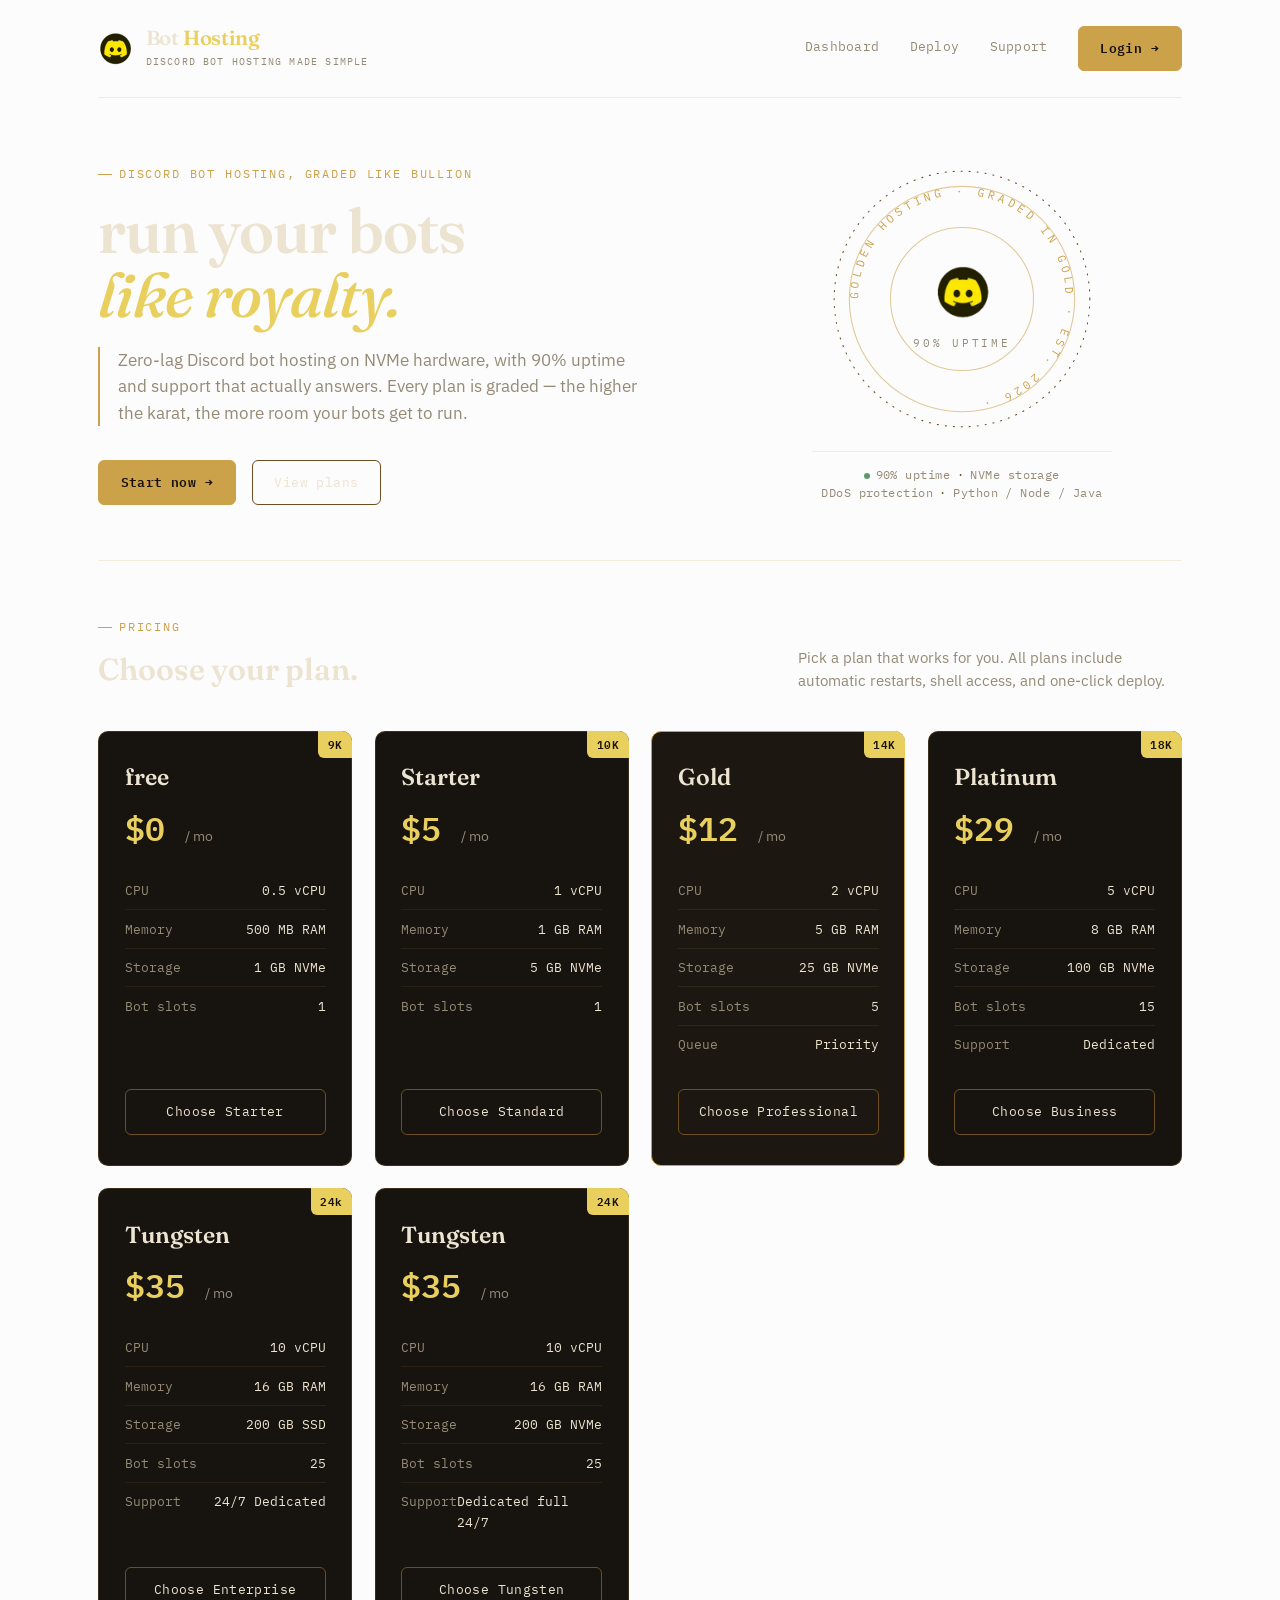
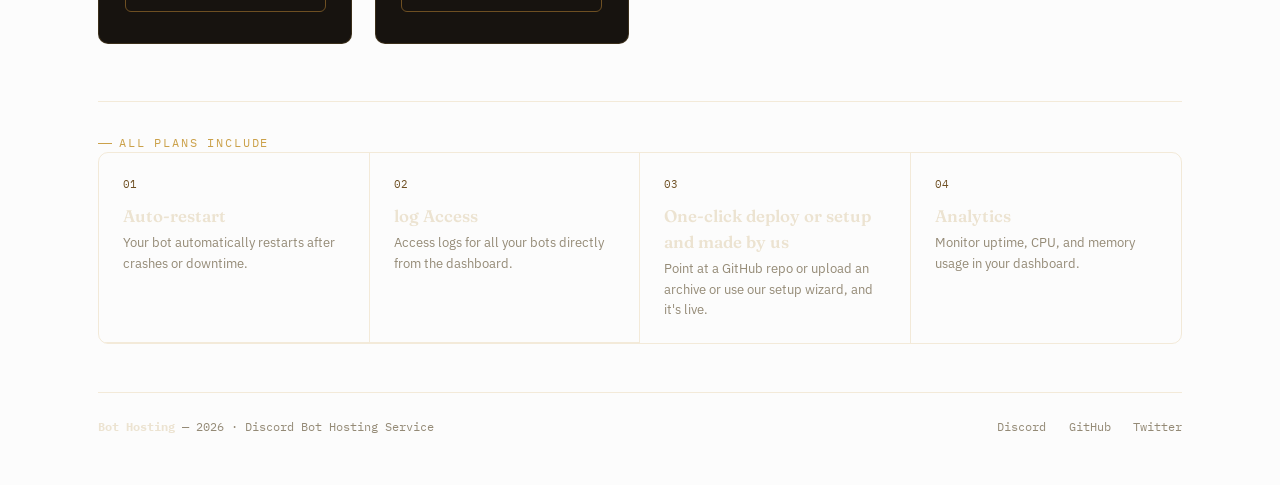
==== index.html @ 1fe14849 "Rename Index.html to index.html" ====
<!DOCTYPE html>
<html lang="en">
<head>
<meta charset="UTF-8" />
<meta name="viewport" content="width=device-width, initial-scale=1.0" />
<title>Discord Bot Hosting - Simple and Affordable</title>
<meta name="description" content="Simple Discord bot hosting with uptime guarantee, NVMe storage, and DDoS protection." />
<link rel="preconnect" href="https://fonts.googleapis.com" />
<link rel="preconnect" href="https://fonts.gstatic.com" crossorigin />
<link href="https://fonts.googleapis.com/css2?family=Fraunces:ital,opsz,wght@0,9..144,300..700;1,9..144,400..600&family=IBM+Plex+Sans:wght@400;500;600&family=IBM+Plex+Mono:wght@400;500;600&display=swap" rel="stylesheet" />
<link rel="stylesheet" href="assets/style.css" />
</head>
<body>
<div class="shell">

  <header class="topbar">
    <a href="index.html" class="brand-lockup">
      <img src="assets/logo2.png" alt="" class="brand-mark" />
      <div>
        <span class="wordmark">Bot <em>Hosting</em></span>
        <span class="tag">Discord bot hosting made simple</span>
      </div>
    </a>
    <nav class="nav-actions">
      <a href="dashboard.html" class="navlink">Dashboard</a>
      <a href="deploy.html" class="navlink">Deploy</a>
      <a href="support.html" class="navlink">Support</a>
      <a href="login.html" class="btn btn-primary">Login <span class="arrow">→</span></a>
    </nav>
  </header>

  <section class="hero">
    <div>
      <span class="eyebrow">Discord bot hosting, graded like bullion</span>
      <h2>run your bots<br /><em>like royalty.</em></h2>
      <p class="lede">Zero-lag Discord bot hosting on NVMe hardware, with 90% uptime and support that actually answers. Every plan is graded — the higher the karat, the more room your bots get to run.</p>
      <div class="hero-actions">
        <a href="checkout.html" class="btn btn-primary">Start now <span class="arrow">→</span></a>
        <a href="#plans" class="btn btn-line">View plans</a>
      </div>
    </div>
    <div class="seal-wrap">
      <svg viewBox="0 0 240 240" role="img" aria-label="Golden Hosting hallmark">
        <defs>
          <path id="sealRing" d="M 120,120 m -96,0 a 96,96 0 1,1 192,0 a 96,96 0 1,1 -192,0" />
        </defs>
        <circle cx="120" cy="120" r="118" fill="none" stroke="#6e4f22" stroke-width="1" stroke-dasharray="1 6.4" stroke-linecap="round" />
        <circle cx="120" cy="120" r="104" fill="none" stroke="#cba14a" stroke-width="1" opacity="0.55" />
        <circle cx="120" cy="120" r="66" fill="none" stroke="#cba14a" stroke-width="1" opacity="0.55" />
        <text font-family="'IBM Plex Mono', monospace" font-size="10.4" letter-spacing="3.2" fill="#cba14a">
          <textPath href="#sealRing" startOffset="0%">GOLDEN HOSTING · GRADED IN GOLD · EST. 2026 · </textPath>
        </text>
        <image href="assets/logo2.png" x="80" y="88" width="80" height="52" />
        <text x="120" y="164" text-anchor="middle" font-family="'IBM Plex Mono', monospace" font-size="10" letter-spacing="2.5" fill="#948a76">90% UPTIME</text>
      </svg>
      <div class="ticker">
        <span class="dot"></span>90% uptime<span class="sep">·</span>NVMe storage<br />
        DDoS protection<span class="sep">·</span>Python / Node / Java
      </div>
    </div>
  </section>

  <div id="plans" class="plans-head">
    <div>
      <span class="eyebrow">Pricing</span>
      <h3>Choose your plan.</h3>
    </div>
    <p>Pick a plan that works for you. All plans include automatic restarts, shell access, and one-click deploy.</p>
  </div>

  <div class="plans-grid">
    <div class="ingot">
      <span class="karat">9K</span>
      <div class="plan-name">free</div>
      <div class="plan-price">$0 <small>/ mo</small></div>
      <ul class="plan-features">
        <li><span class="k">CPU</span> 0.5 vCPU</li>
        <li><span class="k">Memory</span> 500 MB RAM</li>
        <li><span class="k">Storage</span> 1 GB NVMe</li>
        <li><span class="k">Bot slots</span> 1</li>
      </ul>
      <a href="checkout.html" class="btn btn-line btn-block">Choose Starter</a>
    </div>

    <div class="ingot">
      <span class="karat">10K</span>
      <div class="plan-name">Starter</div>
      <div class="plan-price">$5 <small>/ mo</small></div>
      <ul class="plan-features">
        <li><span class="k">CPU</span> 1 vCPU</li>
        <li><span class="k">Memory</span> 1 GB RAM</li>
        <li><span class="k">Storage</span> 5 GB NVMe</li>
        <li><span class="k">Bot slots</span> 1</li>
      </ul>
      <a href="checkout.html" class="btn btn-line btn-block">Choose Standard</a>
    </div>

    <div class="ingot featured">
      <span class="karat">14K</span>
      <div class="plan-name">Gold</div>
      <div class="plan-price">$12 <small>/ mo</small></div>
      <ul class="plan-features">
        <li><span class="k">CPU</span> 2 vCPU</li>
        <li><span class="k">Memory</span> 5 GB RAM</li>
        <li><span class="k">Storage</span> 25 GB NVMe</li>
        <li><span class="k">Bot slots</span> 5</li>
        <li><span class="k">Queue</span> Priority</li>
      </ul>
      <a href="checkout.html" class="btn btn-line btn-block">Choose Professional</a>
    </div>

    <div class="ingot">
      <span class="karat">18K</span>
      <div class="plan-name">Platinum</div>
      <div class="plan-price">$29 <small>/ mo</small></div>
      <ul class="plan-features">
        <li><span class="k">CPU</span> 5 vCPU</li>
        <li><span class="k">Memory</span> 8 GB RAM</li>
        <li><span class="k">Storage</span> 100 GB NVMe</li>
        <li><span class="k">Bot slots</span> 15</li>
        <li><span class="k">Support</span> Dedicated</li>
      </ul>
      <a href="checkout.html" class="btn btn-line btn-block">Choose Business</a>
    </div>

    <div class="ingot">
      <span class="karat">24k
      </span>
      <div class="plan-name">Tungsten</div>
      <div class="plan-price">$35 <small>/ mo</small></div>
      <ul class="plan-features">
        <li><span class="k">CPU</span> 10 vCPU</li>
        <li><span class="k">Memory</span> 16 GB RAM</li>
        <li><span class="k">Storage</span> 200 GB SSD</li>
        <li><span class="k">Bot slots</span> 25</li>
        <li><span class="k">Support</span> 24/7 Dedicated</li>
      </ul>
      <a href="checkout.html" class="btn btn-line btn-block">Choose Enterprise</a>
    </div>

    <div class="ingot">
      <span class="karat">24K</span>
      <div class="plan-name">Tungsten</div>
      <div class="plan-price">$35 <small>/ mo</small></div>
      <ul class="plan-features">
        <li><span class="k">CPU</span> 10 vCPU</li>
        <li><span class="k">Memory</span> 16 GB RAM</li>
        <li><span class="k">Storage</span> 200 GB NVMe</li>
        <li><span class="k">Bot slots</span> 25</li>
        <li><span class="k">Support</span> Dedicated full 24/7</li>
      </ul>
      <a href="checkout.html" class="btn btn-line btn-block">Choose Tungsten</a>
    </div>
  </div>

  <div class="ledger">
    <span class="eyebrow">All plans include</span>
    <div class="ledger-grid">
      <div class="ledger-row">
        <span class="num">01</span>
        <h4>Auto-restart</h4>
        <p>Your bot automatically restarts after crashes or downtime.</p>
      </div>
      <div class="ledger-row">
        <span class="num">02</span>
        <h4>log Access</h4>
        <p>Access logs for all your bots directly from the dashboard.</p>
      </div>
      <div class="ledger-row">
        <span class="num">03</span>
        <h4>One-click deploy or setup and made by us</h4>
        <p>Point at a GitHub repo or upload an archive or use our setup wizard, and it's live.</p>
      </div>
      <div class="ledger-row">
        <span class="num">04</span>
        <h4>Analytics</h4>
        <p>Monitor uptime, CPU, and memory usage in your dashboard.</p>
      </div>
    </div>
  </div>

  <footer class="gold-footer">
    <div><strong style="color:var(--bone);">Bot Hosting</strong> — 2026 · Discord Bot Hosting Service</div>
    <div class="social">
      <a href="#">Discord</a>
      <a href="#">GitHub</a>
      <a href="#">Twitter</a>
    </div>
  </footer>

</div>
</body>
</html>
---- assets/style.css ----
/* =========================================================
   GOLDEN HOSTING — design system
   A hallmark/assay mark is the throughline: gold hosting,
   graded like bullion. 10K / 18K / 24K plan tiers, a stamped
   seal as the brand mark, ledger-style specs instead of icon
   tiles. Flat, engraved, precise — not glowing glass.
   ========================================================= */

:root{
  /* --- color --- */
  --ink:        #fcfcfc;   /* page background, warm near-black */
  --panel:      #17130f;   /* card fill */
  --panel-2:    #1c1811;   /* raised card fill */
  --line:       rgba(203,161,74,0.20);   /* hairline rule */
  --line-soft:  rgba(203,161,74,0.10);
  --gold:       #cba14a;   /* working gold — text, rules, icons */
  --gold-bright:#e9cf5e;   /* bullion gold — large fills, the wordmark */
  --bronze:     #6e4f22;   /* deep bronze — borders, recessed edges */
  --bone:       #ece3d1;   /* body copy on dark */
  --muted:      #948a76;   /* secondary text, warm grey */
  --ember:      #b8482f;   /* the brand's red, used once per view */
  --signal:     #5c9a6d;   /* status green — functional only */
  --paper:      #0f0d0a;

  /* --- type --- */
  --f-display: "Fraunces", "Iowan Old Style", serif;
  --f-body:    "IBM Plex Sans", system-ui, sans-serif;
  --f-mono:    "IBM Plex Mono", ui-monospace, monospace;

  --radius: 10px;
  --radius-sm: 6px;
}

*{ margin:0; padding:0; box-sizing:border-box; }

html{ background:var(--ink); }

body{
  background:var(--ink);
  font-family:var(--f-body);
  color:var(--bone);
  line-height:1.55;
  min-height:100vh;
  -webkit-font-smoothing:antialiased;
}



a{ color:inherit; }

.eyebrow{
  font-family:var(--f-mono);
  font-size:0.72rem;
  letter-spacing:0.16em;
  text-transform:uppercase;
  color:var(--gold);
  display:flex;
  align-items:center;
  gap:0.6em;
}
.eyebrow::before{
  content:"";
  width:14px; height:1px;
  background:var(--gold);
  display:inline-block;
}

/* ---------- shell / nav ---------- */

.shell{
  max-width:1180px;
  margin:0 auto;
  padding:0 clamp(1.25rem, 4vw, 3rem);
}

.topbar{
  display:flex;
  align-items:center;
  justify-content:space-between;
  gap:2rem;
  padding:1.6rem 0;
  border-bottom:1px solid var(--line);
  flex-wrap:wrap;
}

.brand-lockup{
  display:flex;
  align-items:center;
  gap:0.85rem;
  text-decoration:none;
}
.brand-mark{ width:34px; height:34px; flex-shrink:0; }
.brand-lockup .wordmark{
  font-family:var(--f-display);
  font-weight:600;
  font-size:1.28rem;
  letter-spacing:-0.01em;
  color:var(--bone);
  line-height:1;
}
.brand-lockup .wordmark em{
  font-style:normal;
  color:var(--gold-bright);
}
.brand-lockup .tag{
  font-family:var(--f-mono);
  font-size:0.62rem;
  letter-spacing:0.12em;
  color:var(--muted);
  text-transform:uppercase;
  display:block;
  margin-top:0.15rem;
}

.nav-actions{
  display:flex;
  align-items:center;
  gap:1.9rem;
  flex-wrap:wrap;
}
.nav-actions a.navlink{
  font-family:var(--f-mono);
  font-size:0.8rem;
  letter-spacing:0.02em;
  text-decoration:none;
  color:var(--muted);
  border-bottom:1px solid transparent;
  padding-bottom:2px;
  transition:color .15s ease, border-color .15s ease;
}
.nav-actions a.navlink:hover{ color:var(--gold-bright); border-color:var(--gold); }

/* ---------- buttons ---------- */

.btn{
  font-family:var(--f-mono);
  font-size:0.8rem;
  letter-spacing:0.03em;
  text-decoration:none;
  display:inline-flex;
  align-items:center;
  gap:0.55rem;
  padding:0.75rem 1.35rem;
  border-radius:var(--radius-sm);
  cursor:pointer;
  transition:transform .12s ease, background .15s ease, border-color .15s ease;
  white-space:nowrap;
}
.btn-primary{
  background:var(--gold);
  color:#161008;
  border:1px solid var(--gold);
  font-weight:600;
}
.btn-primary:hover{ background:var(--gold-bright); border-color:var(--gold-bright); }
.btn-primary:disabled{
  background:var(--panel);
  border-color:var(--line);
  color:var(--muted);
  cursor:not-allowed;
}
.btn-primary:disabled:hover{ background:var(--panel); border-color:var(--line); }
.btn-line{
  background:transparent;
  border:1px solid var(--bronze);
  color:var(--bone);
}
.btn-line:hover{ border-color:var(--gold); color:var(--gold-bright); }
.btn-block{ width:100%; justify-content:center; }
.btn .arrow{ transition:transform .15s ease; }
.btn:hover .arrow{ transform:translateX(3px); }

.back-link{
  display:inline-flex;
  align-items:center;
  gap:0.5rem;
  font-family:var(--f-mono);
  font-size:0.76rem;
  color:var(--muted);
  text-decoration:none;
  letter-spacing:0.02em;
}
.back-link:hover{ color:var(--gold-bright); }
.back-link .arrow{ transition:transform .15s ease; }
.back-link:hover .arrow{ transform:translateX(-3px); }

/* ---------- hero ---------- */

.hero{
  display:grid;
  grid-template-columns:1.15fr 0.85fr;
  gap:3rem;
  align-items:center;
  padding:4.2rem 0 3.4rem;
  border-bottom:1px solid var(--line);
}

.hero h2{
  font-family:var(--f-display);
  font-weight:600;
  font-size:clamp(2.6rem, 5vw, 3.9rem);
  line-height:1.02;
  letter-spacing:-0.015em;
  color:var(--bone);
  margin:1rem 0 1.3rem;
}
.hero h2 em{
  font-style:italic;
  font-weight:500;
  color:var(--gold-bright);
}

.hero p.lede{
  max-width:34rem;
  font-size:1.06rem;
  color:var(--muted);
  border-left:2px solid var(--gold);
  padding-left:1.1rem;
}

.hero-actions{
  display:flex;
  gap:1rem;
  margin-top:2.1rem;
  flex-wrap:wrap;
}

.seal-wrap{
  display:flex;
  flex-direction:column;
  align-items:center;
  gap:1.4rem;
}
.seal-wrap svg{ width:100%; max-width:260px; height:auto; }

.ticker{
  font-family:var(--f-mono);
  font-size:0.72rem;
  letter-spacing:0.04em;
  color:var(--muted);
  text-align:center;
  border-top:1px solid var(--line);
  padding-top:0.9rem;
  width:100%;
  max-width:300px;
}
.ticker .dot{
  display:inline-block;
  width:6px; height:6px;
  border-radius:50%;
  background:var(--signal);
  margin-right:0.5em;
}
.ticker span.sep{ color:var(--bronze); margin:0 0.55em; }

/* ---------- plans / ingot cards ---------- */

.plans-head{
  display:flex;
  justify-content:space-between;
  align-items:flex-end;
  gap:1.5rem;
  padding-top:3.6rem;
  flex-wrap:wrap;
}
.plans-head h3{
  font-family:var(--f-display);
  font-size:1.9rem;
  font-weight:600;
  margin-top:0.6rem;
}
.plans-head p{ color:var(--muted); font-size:0.92rem; max-width:24rem; }

.plans-grid{
  display:grid;
  grid-template-columns:repeat(auto-fit, minmax(240px, 1fr));
  gap:1.4rem;
  margin:2.4rem 0 1rem;
}

.ingot{
  position:relative;
  background:var(--panel);
  border:1px solid var(--line);
  border-radius:var(--radius);
  padding:1.7rem 1.6rem 1.9rem;
  display:flex;
  flex-direction:column;
  transition:border-color .15s ease, transform .15s ease, background .15s ease;
}
.ingot:hover{ border-color:var(--gold); background:var(--panel-2); }
.ingot.featured{ border-color:var(--gold); background:var(--panel-2); }

.karat{
  position:absolute;
  top:-1px; right:-1px;
  font-family:var(--f-mono);
  font-size:0.68rem;
  font-weight:600;
  letter-spacing:0.04em;
  color:#161008;
  background:var(--gold-bright);
  padding:0.3rem 0.6rem;
  border-radius:0 var(--radius) 0 var(--radius-sm);
}

.plan-name{
  font-family:var(--f-display);
  font-size:1.45rem;
  font-weight:600;
  color:var(--bone);
}
.plan-price{
  font-family:var(--f-mono);
  font-size:2.05rem;
  font-weight:600;
  color:var(--gold-bright);
  margin:0.5rem 0 1.1rem;
}
.plan-price small{ font-family:var(--f-body); font-size:0.85rem; font-weight:400; color:var(--muted); }

.plan-features{
  list-style:none;
  margin:0 0 1.6rem;
  flex-grow:1;
}
.plan-features li{
  font-family:var(--f-mono);
  font-size:0.84rem;
  color:var(--bone);
  padding:0.52rem 0;
  border-bottom:1px solid var(--line-soft);
  display:flex;
  justify-content:space-between;
}
.plan-features li span.k{ color:var(--muted); }
.plan-features li:last-child{ border-bottom:none; }

/* ---------- spec ledger ---------- */

.ledger{
  margin:3.6rem 0 3rem;
  padding-top:2rem;
  border-top:1px solid var(--line);
}
.ledger-grid{
  display:grid;
  grid-template-columns:repeat(auto-fit, minmax(230px, 1fr));
  gap:0;
  border:1px solid var(--line);
  border-radius:var(--radius);
  overflow:hidden;
}
.ledger-row{
  padding:1.4rem 1.5rem;
  border-right:1px solid var(--line);
  border-bottom:1px solid var(--line);
}
.ledger-row:nth-last-child(-n+2){ border-bottom:none; }
.ledger-grid > .ledger-row:last-child,
.ledger-grid > .ledger-row:nth-child(4n){ border-right:none; }
.ledger-row .num{
  font-family:var(--f-mono);
  font-size:0.7rem;
  color:var(--bronze);
  display:block;
  margin-bottom:0.6rem;
}
.ledger-row h4{
  font-family:var(--f-display);
  font-size:1.05rem;
  font-weight:600;
  color:var(--bone);
  margin-bottom:0.3rem;
}
.ledger-row p{ font-size:0.82rem; color:var(--muted); }

/* ---------- footer ---------- */

.gold-footer{
  margin-top:2.6rem;
  padding:1.6rem 0 3rem;
  border-top:1px solid var(--line);
  display:flex;
  justify-content:space-between;
  align-items:center;
  flex-wrap:wrap;
  gap:1rem;
  font-family:var(--f-mono);
  font-size:0.76rem;
  color:var(--muted);
}
.gold-footer .social{ display:flex; gap:1.4rem; }
.gold-footer .social a{ text-decoration:none; color:var(--muted); }
.gold-footer .social a:hover{ color:var(--gold-bright); }

/* ---------- single-purpose ledger-slip pages ---------- */

.slip-stage{
  min-height:100vh;
  display:flex;
  align-items:center;
  justify-content:center;
  padding:2.5rem 1.5rem;
}

.slip{
  position:relative;
  max-width:460px;
  width:100%;
  background:var(--panel);
  border:1px solid var(--line);
  border-radius:var(--radius);
}

.slip-head{
  padding:1.6rem 1.9rem;
  border-bottom:1px solid var(--line);
  display:flex;
  align-items:center;
  justify-content:space-between;
}
.slip-head .brand-lockup .wordmark{ font-size:1rem; }
.slip-head .brand-mark{ width:26px; height:26px; }
.slip-num{ font-family:var(--f-mono); font-size:0.68rem; color:var(--bronze); letter-spacing:0.06em; }

.slip-body{ padding:2.4rem 1.9rem 2rem; }
.slip-body .eyebrow{ margin-bottom:1rem; }
.slip-body h1{
  font-family:var(--f-display);
  font-weight:600;
  font-size:2.1rem;
  letter-spacing:-0.01em;
  color:var(--bone);
  margin-bottom:0.7rem;
}
.slip-body p.desc{ color:var(--muted); font-size:0.95rem; margin-bottom:1.9rem; max-width:32rem; }

.slip-foot{
  padding:1.1rem 1.9rem 1.5rem;
  border-top:1px solid var(--line);
  display:flex;
  align-items:center;
  justify-content:space-between;
  gap:1rem;
  flex-wrap:wrap;
}
.owned-by{
  font-family:var(--f-mono);
  font-size:0.7rem;
  letter-spacing:0.04em;
  color:var(--muted);
}

/* dashboard readout */
.readout{
  font-family:var(--f-mono);
  font-size:0.78rem;
  color:var(--gold-bright);
  background:var(--panel-2);
  border:1px solid var(--line);
  border-radius:var(--radius-sm);
  padding:0.85rem 1rem;
  margin-bottom:1.8rem;
  display:flex;
  align-items:center;
  gap:0.6rem;
}
.readout .dot{ width:6px; height:6px; border-radius:50%; background:var(--signal); flex-shrink:0; }
.readout.warn .dot{ background:var(--ember); }
.readout a{ color:var(--gold-bright); text-decoration:underline; }

.action-row{ display:flex; gap:0.9rem; flex-wrap:wrap; }

/* ---------- github connect panel ---------- */

.gh-icon{ width:16px; height:16px; flex-shrink:0; }

.connect-card{
  border:1px solid var(--line);
  border-radius:var(--radius);
  background:var(--panel-2);
  padding:1.3rem 1.4rem;
  margin-bottom:1.6rem;
}
.connect-card .connect-row{
  display:flex;
  align-items:center;
  justify-content:space-between;
  gap:1rem;
  flex-wrap:wrap;
}
.connect-card .connect-label{
  display:flex;
  align-items:center;
  gap:0.65rem;
  font-family:var(--f-mono);
  font-size:0.84rem;
  color:var(--bone);
  flex:1 1 240px;
  min-width:0;
}
.connect-card .connect-label small{
  display:block;
  font-size:0.72rem;
  color:var(--muted);
  margin-top:0.15rem;
}

.gh-status{
  display:flex;
  align-items:center;
  justify-content:space-between;
  gap:1rem;
  flex-wrap:wrap;
  padding-bottom:1.1rem;
  margin-bottom:1.1rem;
  border-bottom:1px solid var(--line);
}
.gh-status .who{
  font-family:var(--f-mono);
  font-size:0.78rem;
  color:var(--gold-bright);
  display:flex;
  align-items:center;
  gap:0.55rem;
}
.gh-status .who .dot{ width:6px; height:6px; border-radius:50%; background:var(--signal); }
.gh-disconnect{
  font-family:var(--f-mono);
  font-size:0.72rem;
  color:var(--muted);
  background:none;
  border:none;
  text-decoration:underline;
  cursor:pointer;
  padding:0;
}
.gh-disconnect:hover{ color:var(--ember); }

.field-row{ display:grid; grid-template-columns:1fr 1fr; gap:0.9rem; margin-bottom:1.1rem; }
.field label{
  display:block;
  font-family:var(--f-mono);
  font-size:0.68rem;
  letter-spacing:0.06em;
  text-transform:uppercase;
  color:var(--muted);
  margin-bottom:0.45rem;
}
.field select{
  width:100%;
  background:var(--panel);
  border:1px solid var(--line);
  color:var(--bone);
  font-family:var(--f-mono);
  font-size:0.82rem;
  padding:0.6rem 0.7rem;
  border-radius:var(--radius-sm);
  appearance:none;
  -webkit-appearance:none;
  background-image:linear-gradient(45deg, transparent 50%, var(--gold) 50%), linear-gradient(135deg, var(--gold) 50%, transparent 50%);
  background-position:calc(100% - 16px) center, calc(100% - 11px) center;
  background-size:5px 5px, 5px 5px;
  background-repeat:no-repeat;
}
.field select:focus{ outline:none; border-color:var(--gold); }

.deploy-log{
  font-family:var(--f-mono);
  font-size:0.76rem;
  color:var(--muted);
  margin-top:1rem;
  padding-top:0.9rem;
  border-top:1px solid var(--line);
  display:none;
}
.deploy-log.show{ display:block; }
.deploy-log .dot{ width:6px; height:6px; border-radius:50%; background:var(--signal); display:inline-block; margin-right:0.5em; }

.upload-alt{
  font-family:var(--f-mono);
  font-size:0.76rem;
  color:var(--muted);
  text-align:center;
  margin-top:1rem;
}
.upload-alt a{ color:var(--gold); text-decoration:underline; }

@media (max-width:820px){
  .hero{ grid-template-columns:1fr; padding-top:3rem; }
  .seal-wrap{ order:-1; }
}
@media (max-width:480px){
  .topbar{ gap:1rem; }
  .nav-actions{ gap:1.1rem; }
}
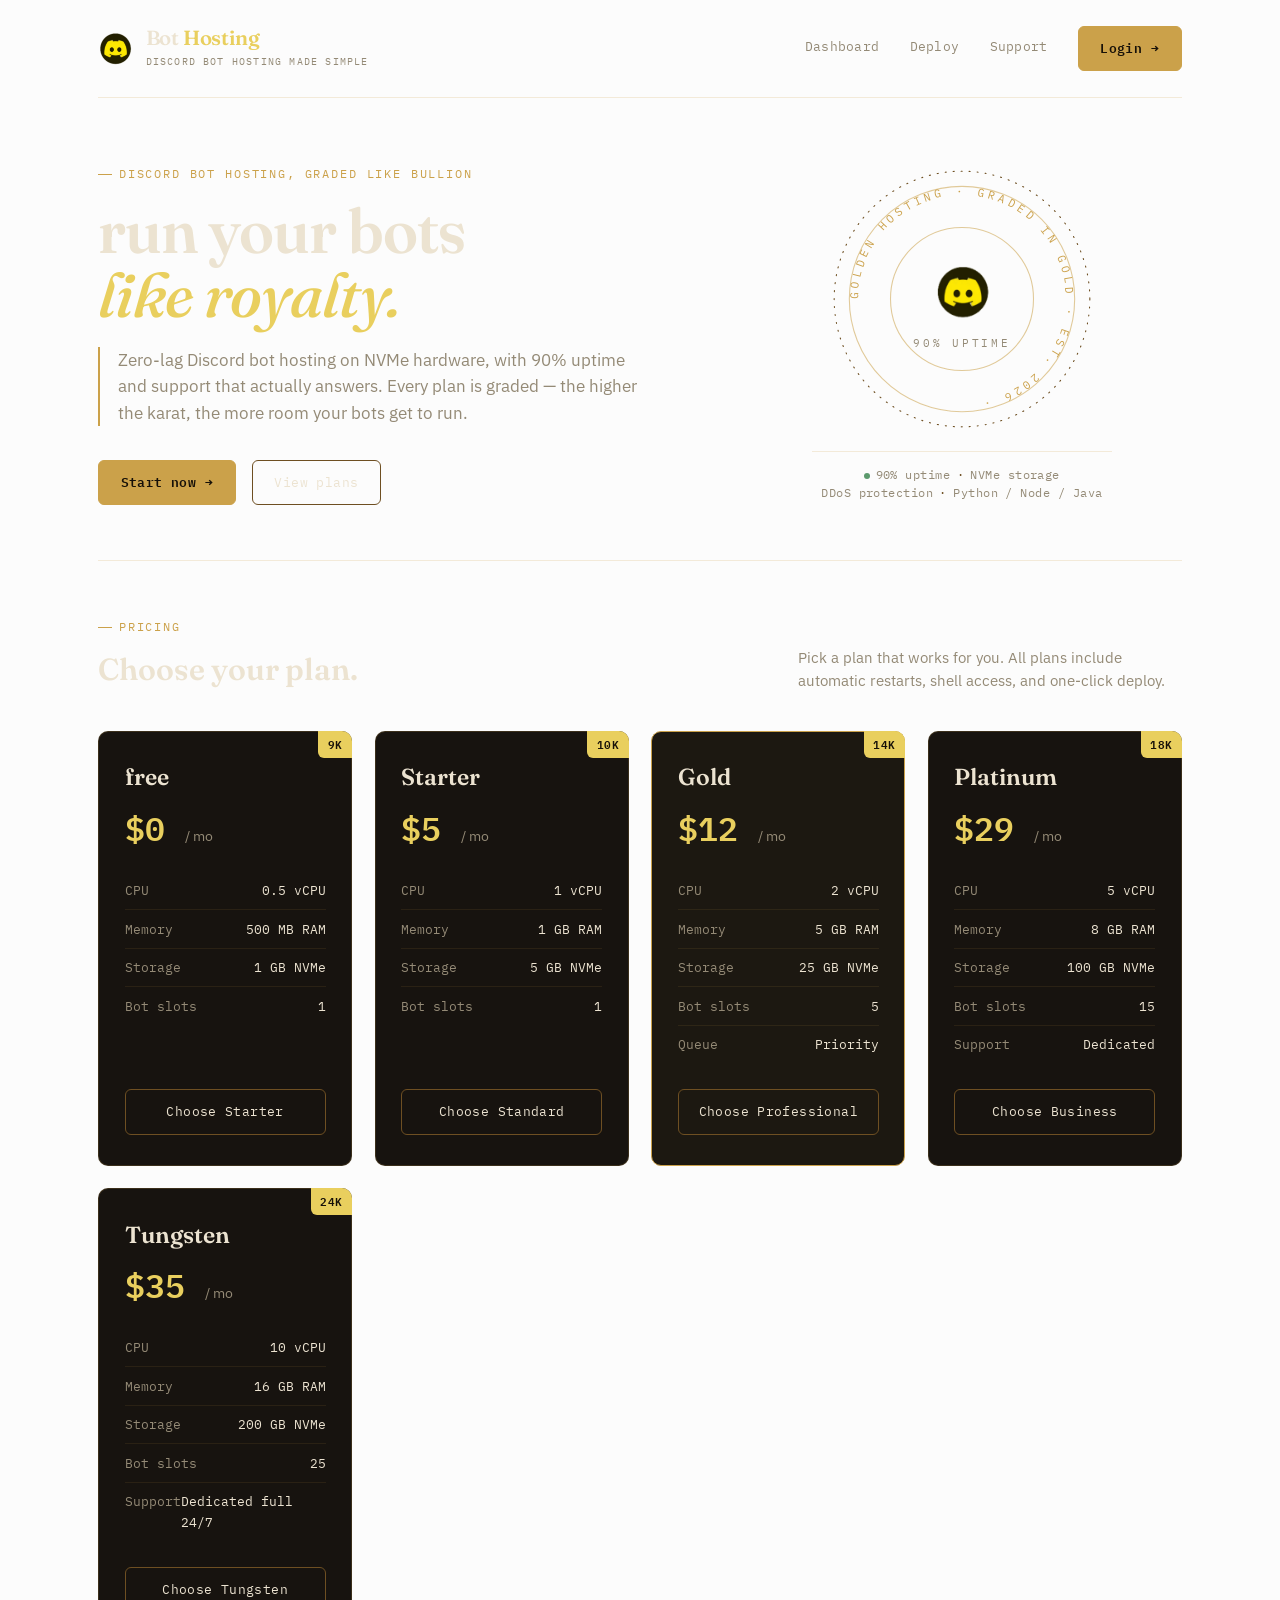
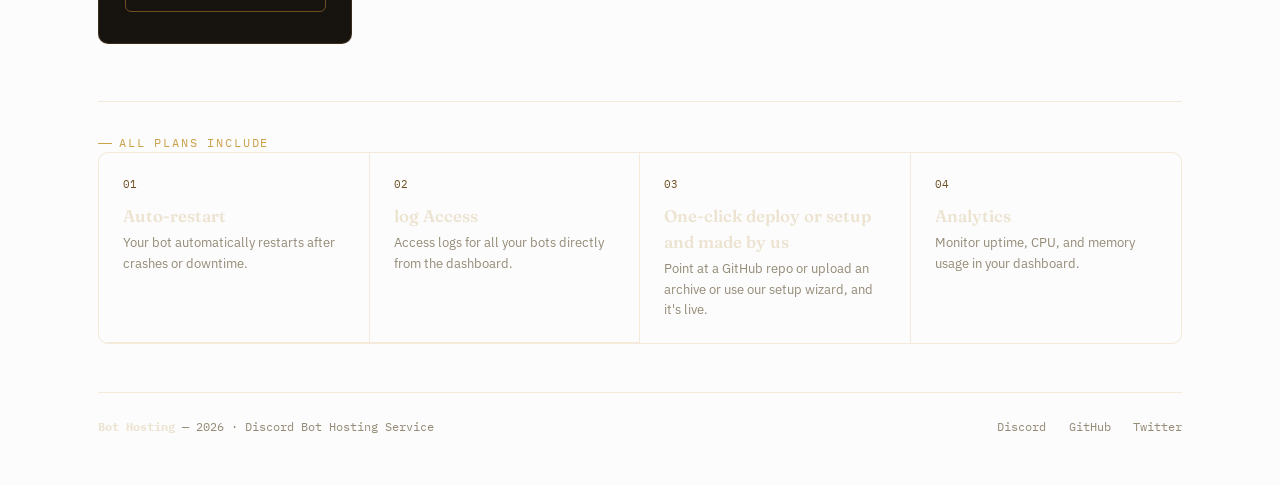
==== commit 1fa191ab: "Merge branch 'main' of https://github.com/ItIsNowOfficial/GoldenHosting" ====
--- a/index.html
+++ b/index.html
@@ -123,20 +123,6 @@
       <a href="checkout.html" class="btn btn-line btn-block">Choose Business</a>
     </div>
 
-    <div class="ingot">
-      <span class="karat">24k
-      </span>
-      <div class="plan-name">Tungsten</div>
-      <div class="plan-price">$35 <small>/ mo</small></div>
-      <ul class="plan-features">
-        <li><span class="k">CPU</span> 10 vCPU</li>
-        <li><span class="k">Memory</span> 16 GB RAM</li>
-        <li><span class="k">Storage</span> 200 GB SSD</li>
-        <li><span class="k">Bot slots</span> 25</li>
-        <li><span class="k">Support</span> 24/7 Dedicated</li>
-      </ul>
-      <a href="checkout.html" class="btn btn-line btn-block">Choose Enterprise</a>
-    </div>
 
     <div class="ingot">
       <span class="karat">24K</span>
